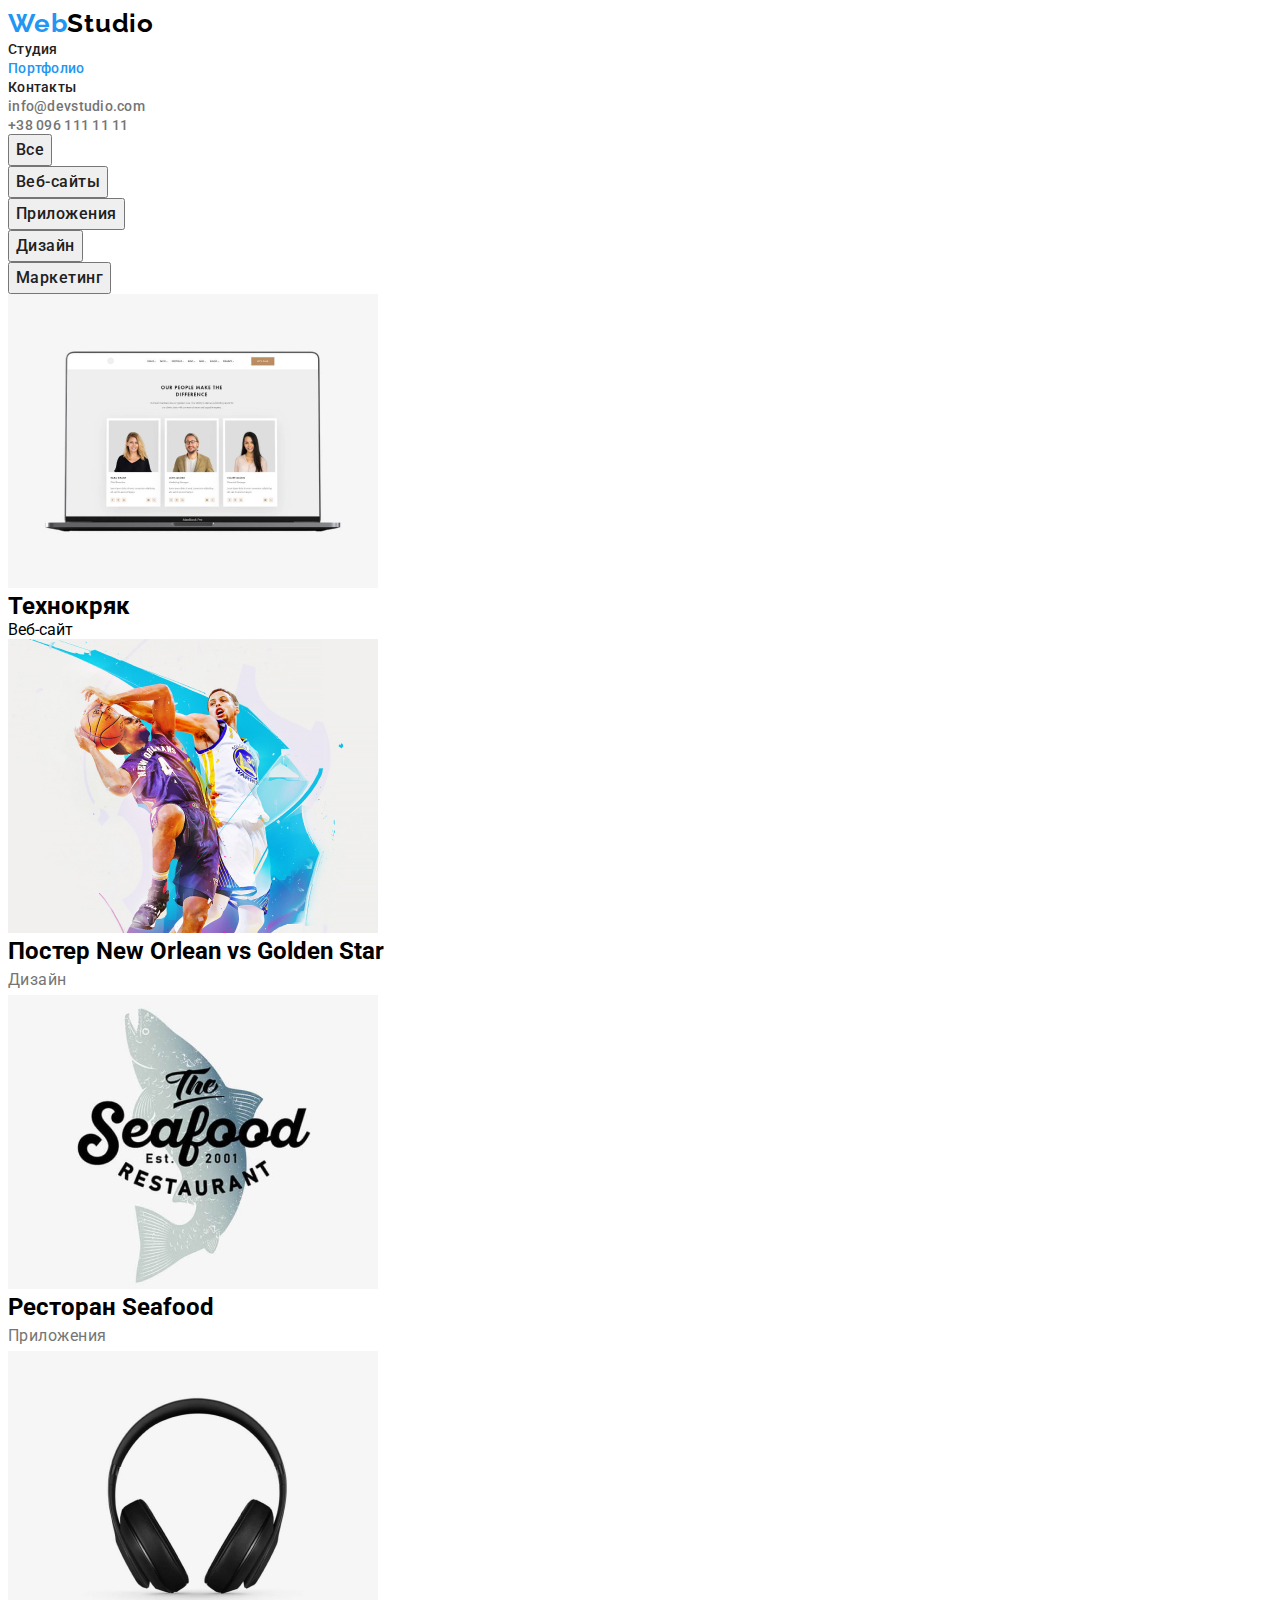
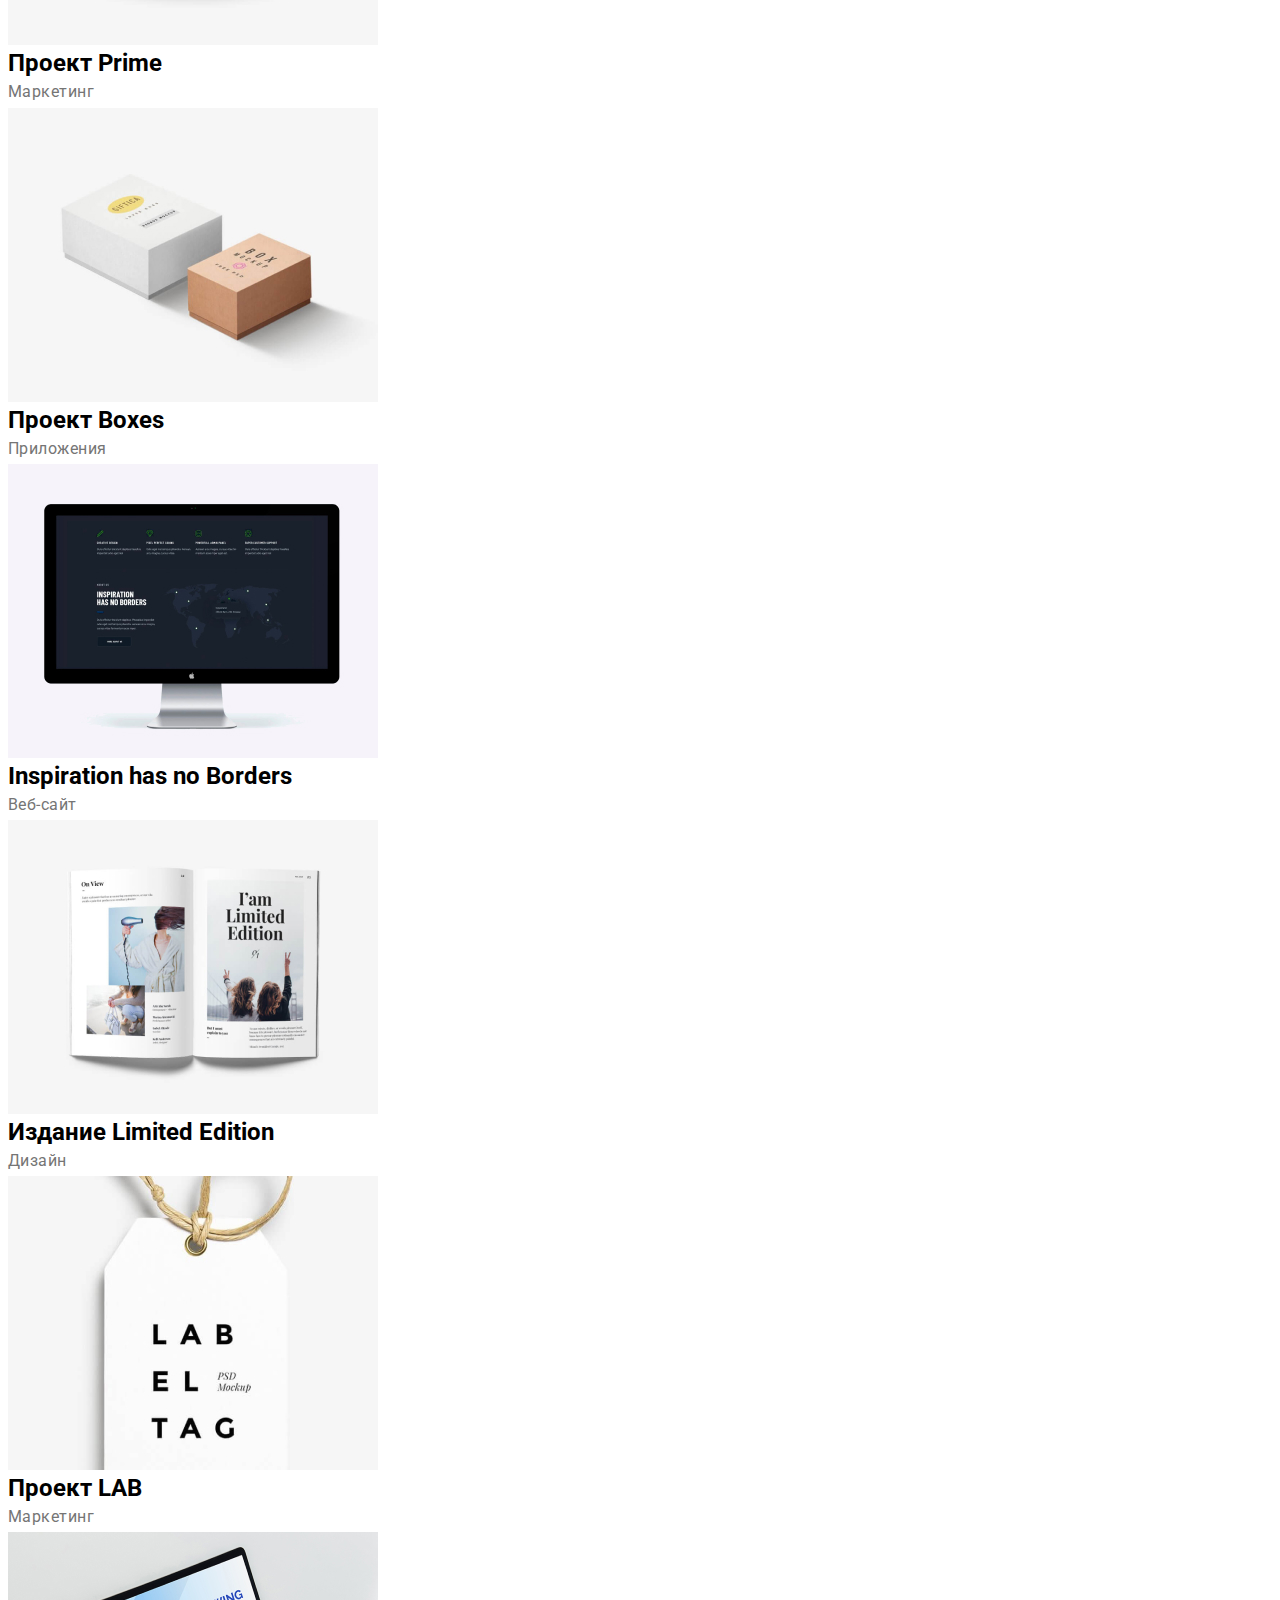
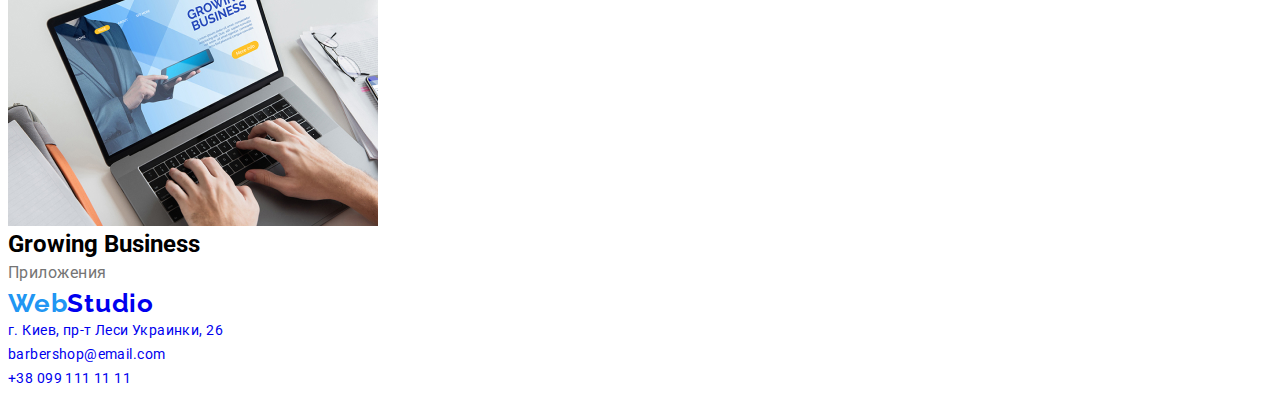
==== portfolio.html @ 3d6266f3 "Клон второго репозитория" ====
<!DOCTYPE html>
<html lang="ru">
<head>
    <meta charset="UTF-8">
    <meta name="viewport" content="width=device-width, initial-scale=1.0">
    <title>Портфолио</title>
    <link rel="preconnect" href="https://fonts.gstatic.com">
    <link href="https://fonts.googleapis.com/css2?family=Raleway:wght@700&family=Roboto:wght@400;500;700&display=swap"
        rel="stylesheet">
    <link rel="stylesheet" href="https://cdnjs.cloudflare.com/ajax/libs/modern-normalize/1.0.0/modern-normalize.min.css"
        integrity="sha512-ISS7cAi1PEhQ8jnbJpJZMd29NlhNj4AWYyLOSp2CE/CsHxTCu+r+t0D2yoJudVrd0/8fTVPUVDzY5Tvli75u/g=="
        crossorigin="anonymous" />
        <link rel="stylesheet" href="./css/styles.css">
</head>

<body>
    
    <header class="header">
      <nav class="navigation">
        <a class="logo" href="./index.html" lang="en">
            <span class="color-web">Web</span><span class="studio">Studio</span>
        </a>
        <ul class="navigation-list">
            <li class="navigation-list-item">
                 <a class="navigation-list-link" 
                 href="./index.html" target="_blank" rel="noreferrer noopener" > Студия</a>
            </li>
            <li class="navigation-list-item">
                 <a class="navigation-list-link current" href="#"> Портфолио</a>
            </li>
            <li class="navigation-list-item">
                 <a class="navigation-list-link" href="#"> Контакты</a>
            </li>
        </ul>
      </nav>
      <address class="address">
        <ul class="address-list">
            <li class="address-list-item">
                <a class="address-list-link" href="mailto:info@devstudio.com">info@devstudio.com</a>
            </li>
            <li class="address-list-item">
                <a class="address-list-link" href="tel:+380961111111"> +38 096 111 11 11 </a>
            </li>
        </ul>
      </address>
    </header>

    <main>
        <!--Главная секция-->
        <section class="capabilities">
          <h1 class="visually-hidden">Наши возможности</h1>
            
            <ul class="button-list">
                <li class="button-item" > 
                    <button class="modal-btn-portfolio" type="button"> Все </button>
                </li>
                <li class="button-item" >
                    <button class="modal-btn-portfolio" type="button"> Веб-сайты </button>
                </li>
                <li class="button-item">
                    <button class="modal-btn-portfolio" type="button">Приложения </button>
                </li>
                <li class="button-item">
                    <button class="modal-btn-portfolio" type="button"> Дизайн</button>
                </li>
                <li class="button-item">
                    <button class="modal-btn-portfolio" type="button">Маркетинг </button>
                </li>
                
            </ul>
           
            <ul class="device-list">
                <li>
                     <img class="device-img" src="./images/leptop.jpg" 
                     alt="Веб-сайт на экране ноутбука"
                     width="370" height="294">
                     <h2 class="device-title"> Технокряк</h2>
                     <p >Веб-сайт</p>
                </li>
                <li>
                     <img class="device-img" src="./images/poster.jpg" 
                     alt="Постер со звездами бейсбола" 
                     width="370" height="294">
                     <h2 class="device-title"> Постер <span lang="en"> New Orlean vs Golden Star </span></h2>
                     <p class="device-list-description">Дизайн</p>
                </li>
                <li>
                     <img class="device-img" src="./images/restaurant.jpg" 
                     alt="Логотип рыбного ресторана" 
                     width="370" height="294">
                     <h2 class="device-title">Ресторан <span lang="en"> Seafood </span> </h2> 
                     <p class="device-list-description"> Приложения </p>
                </li> 
                <li>
                     <img class="device-img" src="./images/headphones.jpg"
                      alt="Наушники" 
                      width="370" height="294">
                     <h2 class="device-title"> Проект <span lang="en"> Prime </span> </h2>
                     <p class="device-list-description"> Маркетинг </p>
                </li>
                <li>
                     <img class="device-img" src="./images/boxes.jpg" 
                     alt="Две коробки" 
                     width="370" height="294">
                     <h2 class="device-title"> Проект <span lang="en"> Boxes </span> </h2>
                     <p class="device-list-description">  Приложения </p>
                </li>
                <li>
                     <img class="device-img" src="./images/monitor.jpg" 
                     alt="Монитор компьютера" 
                     width="370" height="294">
                     <h2 class="device-title" lang="en" >Inspiration has no Borders</h2>
                     <p class="device-list-description">Веб-сайт</p>
                </li>
                <li>
                     <img class="device-img" src="./images/book.jpg" 
                     alt="Открытая страница книги" 
                     width="370" height="294"> 
                     <h2 class="device-title"> Издание <span lang="en"> Limited Edition </span> </h2>
                     <p class="device-list-description"> Дизайн </p>
                </li>
                <li>
                     <img class="device-img" src="./images/trinket.jpg" 
                     alt="Ярлык крупным планом" 
                     width="370" height="294">
                     <h2 class="device-title"> Проект <span lang="en"> LAB </span> </h2>
                     <p class="device-list-description"> Маркетинг </p>
                </li>
                <li>
                     <img class="device-img" src="./images/minileptop.jpg"
                      alt="Пользователь использует приложение на девайсе" 
                      width="370" height="294"> 
                     <h2 class="device-title" lang="en"> Growing Business </h2>
                     <p class="device-list-description"> Приложения </p>
                </li>
            </ul>
          </section>
    </main>
            
           <!--Footer-->
    <footer class="footer">
        <a class="logo" href="./index.html" lang="en">
            <span class="color-web">Web</span><span class="footer-logo">Studio</span>
        </a>
            <address class="footer-address">
              <ul class="footer-adress-list">
                  <li class="footer-address-item">
                     <a class="footer-address-link geolocation" href="https://goo.gl/maps/EtJUNi4Rh7HyhGB7A" target="_blank">г. Киев, пр-т Леси Украинки, 26</a>
                 </li>
                 <li class="footer-address-item">
                     <a class="footer-address-link" href="mailto:info@example.com">barbershop@email.com</a>
                  </li>
                  <li class="footer-address-item">
                      <a class="footer-address-link" href="tel:+380991111111">+38 099 111 11 11</a>
                  </li>
              </ul>
            </address>
    </footer> 
    

    
</body>
</html>
---- css/styles.css ----
:root {
  --main-font: "Roboto", sans-serif;
  --secondary-font: "Raleway", sans-serif;
  --accent-color: #2196f3;
  --third-color:  #757575;
}

body {
  font-family: var(--main-font);
}
.address,
.footer-address {
  font-style: normal;
}

a {
  text-decoration: none;
}

ul {
  list-style: none;
  padding: 0;
  margin: 0;
}

h1, h2, h3, h4, p {
  margin: 0;
}

.visually-hidden {
  position: absolute;
  width: 1px;
  height: 1px;
  margin: -1px;
  border: 0;
  padding: 0;

  white-space: nowrap;
  clip-path: inset(100%);
  clip: rect(0 0 0 0);
  overflow: hidden;
}

.img {
  display: block;
  max-width: 100%;
}
box* {
  margin: 0;
}

/*--HEADER--*/
.logo {
  text-decoration: none;
  font-family: var(--secondary-font);
  font-weight: 700;
  font-size: 26px;
  line-height: 1.19;
  letter-spacing: 0.03em;
}
.color-web {
  color: var(--accent-color);
}
.studio {
  color: black;
}


.navigation-list-link,
.address-list-link {
  font-weight: 500;
  font-size: 14px;
  line-height: 1.14;
  letter-spacing: 0.02em;
  color: #212121;
}

li .address-list-link {
  color: var(--third-color);
}

.navigation-list-link:hover,
.address-list-link:hover,
.navigation-list-link:focus {
  color: var(--accent-color);
}

.current {
  color: var(--accent-color);
}

/*--END HEADER---*.

 /*--Главная секция--*/
.hero-title {
  font-weight: 900;
  font-size: 44px;
  line-height: 1.36;
  text-align: center;
  letter-spacing: 0.06em;
  text-transform: uppercase;
  /*--color: #FFFFFF;--*/
}

.modal-btn {
  font-family: var(--main-font);
  font-weight: 700;
  font-size: 16px;
  line-height: 1.88;
  display: flex;
  align-items: center;
  text-align: center;
  letter-spacing: 0.06em;
  /*--color: #ffffff;--*/
}


.main-list-title {
  font-weight: 700;
  font-size: 14px;
  line-height: 16px;
  letter-spacing: 1.14;
  text-transform: uppercase;
}
.main-list-description {
  font-weight: 400;
  font-size: 14px;
  line-height: 1.72;
  letter-spacing: 0.03em;
  color: var(--third-color);
}
/*--END Главная секция--*/

/*--Галлерея работ--*/
.section-title {
  font-weight: 700;
  font-size: 36px;
  line-height: 1.67;
  text-align: center;
  letter-spacing: 0.03em;
}
/*--END Галлерея работ--*/

/*--Сотрудники--*/

.about-me-name {
  font-weight: 500;
  font-size: 16px;
  line-height: 1.19;
  text-align: center;
  letter-spacing: 0.03em;
}
.about-me-profession {
  font-weight: 400;
  font-size: 16px;
  line-height: 1.19;
  text-align: center;
  letter-spacing: 0.03em;
  color: var(--third-color);
}

/*--FOOTER--*/
.footer-address-link {
  font-weight: 400;
  font-size: 14px;
  line-height: 1.71;
  letter-spacing: 0.03em;
  /*--color: rgba(255, 255, 255, 0.6);--*/
}

/*--.footer-logo {
 color: #ffffff;
}--*/

/*--.footer-address-link,.geolocation {
  color: #ffffff;
}--*/

.footer-address-link:hover
  color: var(--accent-color);
}

/*--END FOOTER--*/

                       /*_----------PORTFOLIO---------------*/
   /*--Главная секция--*/

.device-title {
  font-weight: 700;
  font-size: 18px;
  line-height: 2;
  letter-spacing: 0.06em;
}

.modal-btn-portfolio {
  font-family: var(--main-font);
  font-weight: 500;
  font-size: 16px;
  line-height: 1.63;
  text-align: center;
  letter-spacing: 0.03em;
  color: #212121;
}
.device-list-description {
  font-weight: 400;
  font-size: 16px;
  line-height: 1.88;
  letter-spacing: 0.03em;
  color: var(--third-color);
}
 
.modal-btn-portfolio:hover {
  color: #FFFFFF;
}
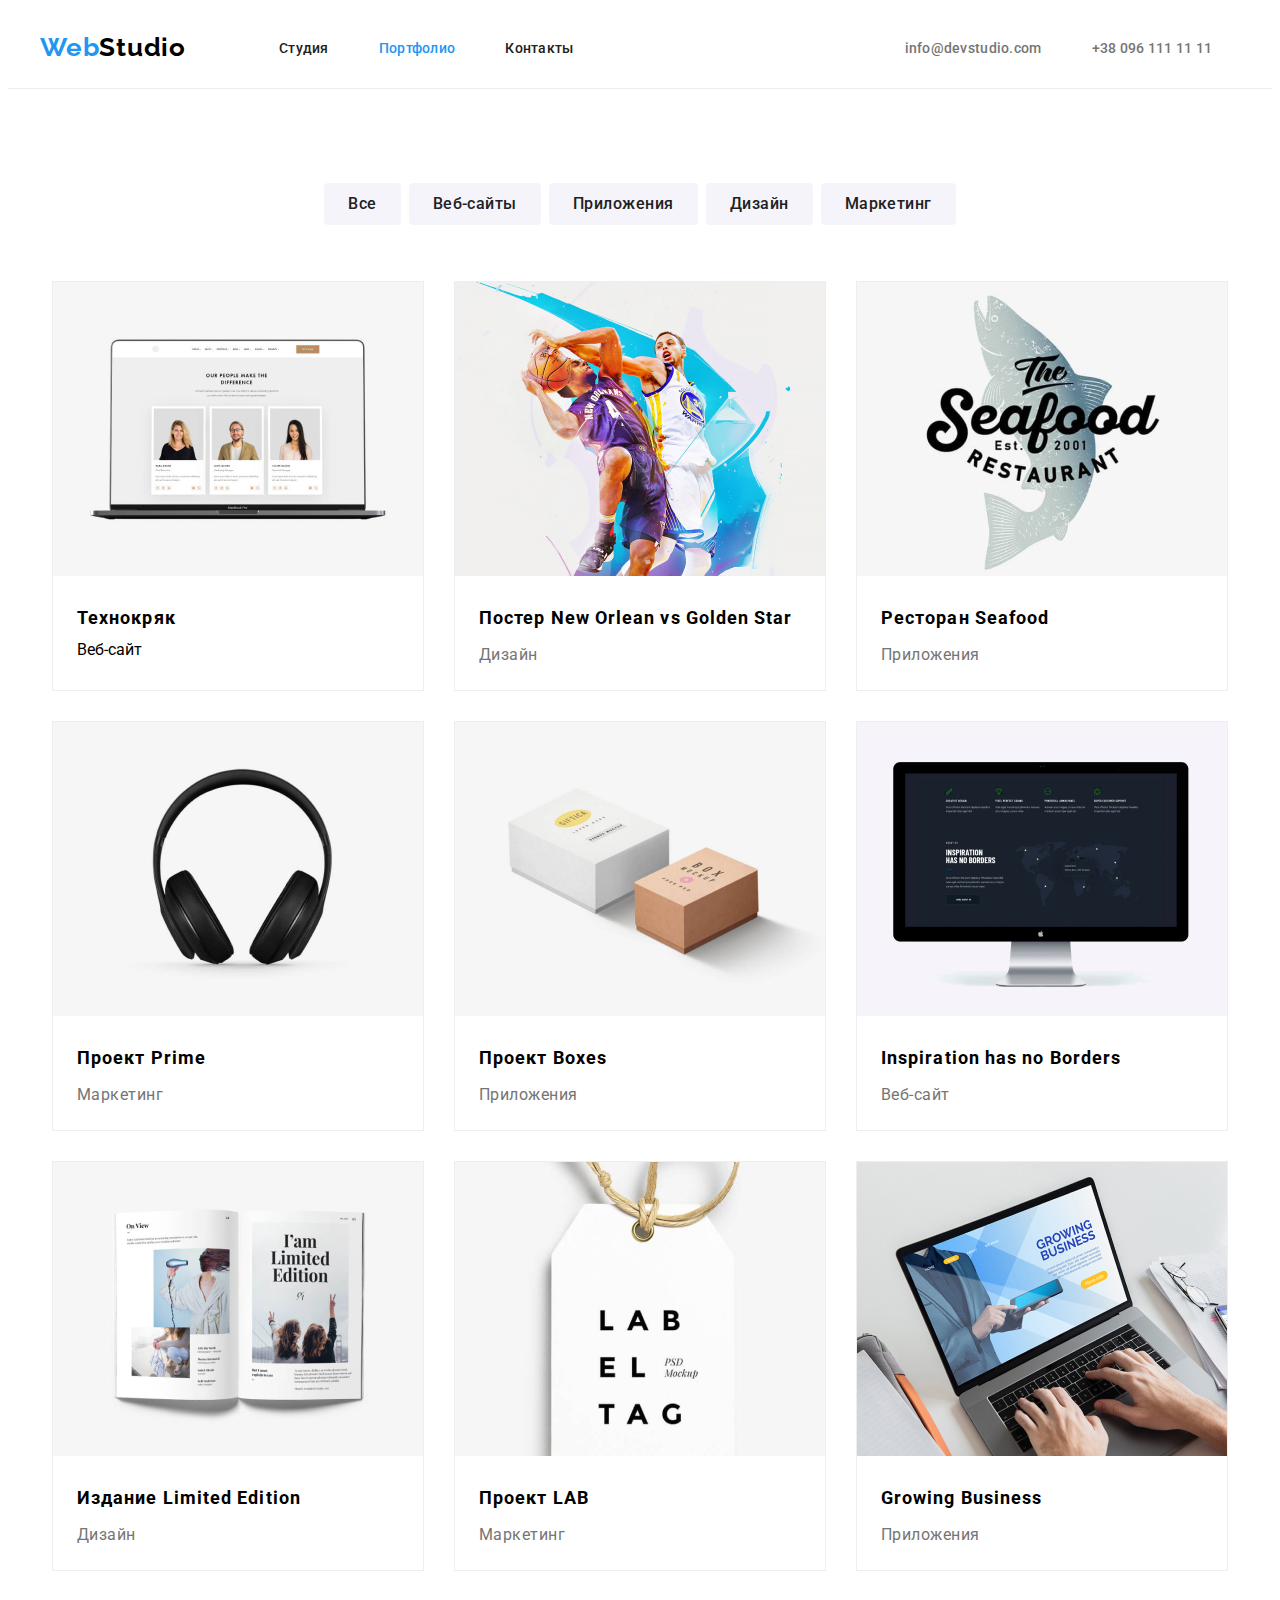
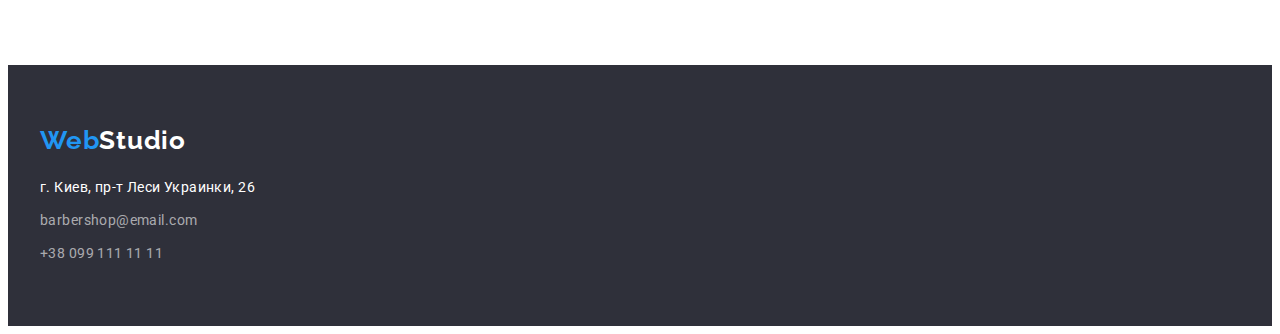
==== commit 7145378c: "Попытка номер три" ====
--- a/portfolio.html
+++ b/portfolio.html
@@ -16,38 +16,41 @@
 <body>
     
     <header class="header">
-      <nav class="navigation">
-        <a class="logo" href="./index.html" lang="en">
-            <span class="color-web">Web</span><span class="studio">Studio</span>
-        </a>
-        <ul class="navigation-list">
-            <li class="navigation-list-item">
-                 <a class="navigation-list-link" 
+      <div class="container">
+         <nav class="navigation">
+             <a class="logo" href="./index.html" lang="en">
+                <span class="color-web">Web</span><span class="studio">Studio</span>
+             </a>
+             <ul class="navigation-list">
+                 <li class="navigation-list-item">
+                   <a class="navigation-list-link" 
                  href="./index.html" target="_blank" rel="noreferrer noopener" > Студия</a>
-            </li>
-            <li class="navigation-list-item">
-                 <a class="navigation-list-link current" href="#"> Портфолио</a>
-            </li>
-            <li class="navigation-list-item">
-                 <a class="navigation-list-link" href="#"> Контакты</a>
-            </li>
-        </ul>
-      </nav>
-      <address class="address">
-        <ul class="address-list">
-            <li class="address-list-item">
-                <a class="address-list-link" href="mailto:info@devstudio.com">info@devstudio.com</a>
-            </li>
-            <li class="address-list-item">
-                <a class="address-list-link" href="tel:+380961111111"> +38 096 111 11 11 </a>
-            </li>
-        </ul>
-      </address>
+                 </li>
+                 <li class="navigation-list-item">
+                   <a class="navigation-list-link current" href="#"> Портфолио</a>
+                 </li>
+                 <li class="navigation-list-item">
+                   <a class="navigation-list-link" href="#"> Контакты</a>
+                 </li>
+             </ul>
+         </nav>
+         <address class="address">
+              <ul class="address-list">
+                 <li class="address-list-item">
+                   <a class="address-list-link" href="mailto:info@devstudio.com">info@devstudio.com</a>
+                 </li>
+                 <li class="address-list-item">
+                    <a class="address-list-link" href="tel:+380961111111"> +38 096 111 11 11 </a>
+                 </li>
+             </ul>
+         </address>
+      </div>
     </header>
 
     <main>
         <!--Главная секция-->
-        <section class="capabilities">
+     <section class="capabilities">
+        <div class="container">
           <h1 class="visually-hidden">Наши возможности</h1>
             
             <ul class="button-list">
@@ -70,78 +73,98 @@
             </ul>
            
             <ul class="device-list">
-                <li>
+                <li class="device-item" >
                      <img class="device-img" src="./images/leptop.jpg" 
                      alt="Веб-сайт на экране ноутбука"
                      width="370" height="294">
-                     <h2 class="device-title"> Технокряк</h2>
-                     <p >Веб-сайт</p>
+                         <div class="device-description">
+                           <h2 class="device-title"> Технокряк</h2>
+                           <p >Веб-сайт</p>
+                         </div>
                 </li>
-                <li>
+                <li class="device-item">
                      <img class="device-img" src="./images/poster.jpg" 
                      alt="Постер со звездами бейсбола" 
                      width="370" height="294">
-                     <h2 class="device-title"> Постер <span lang="en"> New Orlean vs Golden Star </span></h2>
-                     <p class="device-list-description">Дизайн</p>
+                         <div class="device-description">
+                           <h2 class="device-title"> Постер <span lang="en"> New Orlean vs Golden Star </span></h2>
+                           <p class="device-list-description">Дизайн</p>
+                        </div>
                 </li>
-                <li>
+                <li class="device-item">
                      <img class="device-img" src="./images/restaurant.jpg" 
                      alt="Логотип рыбного ресторана" 
                      width="370" height="294">
-                     <h2 class="device-title">Ресторан <span lang="en"> Seafood </span> </h2> 
-                     <p class="device-list-description"> Приложения </p>
+                         <div class="device-description">
+                            <h2 class="device-title">Ресторан <span lang="en"> Seafood </span> </h2> 
+                            <p class="device-list-description"> Приложения </p>
+                         </div>
                 </li> 
-                <li>
+                <li class="device-item">
                      <img class="device-img" src="./images/headphones.jpg"
                       alt="Наушники" 
                       width="370" height="294">
-                     <h2 class="device-title"> Проект <span lang="en"> Prime </span> </h2>
-                     <p class="device-list-description"> Маркетинг </p>
+                          <div class="device-description">
+                            <h2 class="device-title"> Проект <span lang="en"> Prime </span> </h2>
+                            <p class="device-list-description"> Маркетинг </p>
+                         </div>
                 </li>
-                <li>
+                <li class="device-item">
                      <img class="device-img" src="./images/boxes.jpg" 
                      alt="Две коробки" 
                      width="370" height="294">
-                     <h2 class="device-title"> Проект <span lang="en"> Boxes </span> </h2>
-                     <p class="device-list-description">  Приложения </p>
+                         <div class="device-description">
+                            <h2 class="device-title"> Проект <span lang="en"> Boxes </span> </h2>
+                            <p class="device-list-description">  Приложения </p>
+                         </div>
                 </li>
-                <li>
+                <li class="device-item">
                      <img class="device-img" src="./images/monitor.jpg" 
                      alt="Монитор компьютера" 
                      width="370" height="294">
-                     <h2 class="device-title" lang="en" >Inspiration has no Borders</h2>
-                     <p class="device-list-description">Веб-сайт</p>
+                         <div class="device-description">
+                           <h2 class="device-title" lang="en" >Inspiration has no Borders</h2>
+                            <p class="device-list-description">Веб-сайт</p>
+                         </div>
                 </li>
-                <li>
+                <li class="device-item">
                      <img class="device-img" src="./images/book.jpg" 
                      alt="Открытая страница книги" 
                      width="370" height="294"> 
-                     <h2 class="device-title"> Издание <span lang="en"> Limited Edition </span> </h2>
-                     <p class="device-list-description"> Дизайн </p>
+                         <div class="device-description">
+                            <h2 class="device-title"> Издание <span lang="en"> Limited Edition </span> </h2>
+                            <p class="device-list-description"> Дизайн </p>
+                        </div>
                 </li>
-                <li>
+                <li class="device-item">
                      <img class="device-img" src="./images/trinket.jpg" 
                      alt="Ярлык крупным планом" 
                      width="370" height="294">
-                     <h2 class="device-title"> Проект <span lang="en"> LAB </span> </h2>
-                     <p class="device-list-description"> Маркетинг </p>
+                         <div class="device-description">
+                             <h2 class="device-title"> Проект <span lang="en"> LAB </span> </h2>
+                             <p class="device-list-description"> Маркетинг </p>
+                         </div>
                 </li>
-                <li>
+                <li class="device-item">
                      <img class="device-img" src="./images/minileptop.jpg"
                       alt="Пользователь использует приложение на девайсе" 
                       width="370" height="294"> 
-                     <h2 class="device-title" lang="en"> Growing Business </h2>
-                     <p class="device-list-description"> Приложения </p>
+                         <div class="device-description">
+                           <h2 class="device-title" lang="en"> Growing Business </h2>
+                           <p class="device-list-description"> Приложения </p>
+                         </div>
                 </li>
             </ul>
-          </section>
+        </div>
+      </section>
     </main>
             
            <!--Footer-->
     <footer class="footer">
-        <a class="logo" href="./index.html" lang="en">
+        <div class="container">
+          <a class="logo" href="./index.html" lang="en">
             <span class="color-web">Web</span><span class="footer-logo">Studio</span>
-        </a>
+          </a>
             <address class="footer-address">
               <ul class="footer-adress-list">
                   <li class="footer-address-item">
@@ -155,10 +178,11 @@
                   </li>
               </ul>
             </address>
+         </div>
     </footer> 
     
 
-    
+  
 </body>
 </html>
 
--- a/css/styles.css
+++ b/css/styles.css
@@ -2,12 +2,20 @@
   --main-font: "Roboto", sans-serif;
   --secondary-font: "Raleway", sans-serif;
   --accent-color: #2196f3;
-  --third-color:  #757575;
+  --third-color: #757575;
+  --second-color: #ffffff;
 }
 
 body {
   font-family: var(--main-font);
 }
+
+.container {
+  width: 1200px;
+  padding: 0 15px;
+  margin: 0 auto;
+}
+
 .address,
 .footer-address {
   font-style: normal;
@@ -23,7 +31,11 @@
   margin: 0;
 }
 
-h1, h2, h3, h4, p {
+h1,
+h2,
+h3,
+h4,
+p {
   margin: 0;
 }
 
@@ -50,6 +62,15 @@
 }
 
 /*--HEADER--*/
+
+.header {
+  border-bottom: 1px solid #ececec;
+}
+
+.header .container {
+  display: block;
+}
+
 .logo {
   text-decoration: none;
   font-family: var(--secondary-font);
@@ -58,13 +79,18 @@
   line-height: 1.19;
   letter-spacing: 0.03em;
 }
+.header .logo {
+  padding-top: 24px;
+  padding-bottom: 25px;
+  margin-right: 93px;
+}
+
 .color-web {
   color: var(--accent-color);
 }
 .studio {
   color: black;
 }
-
 
 .navigation-list-link,
 .address-list-link {
@@ -73,6 +99,7 @@
   line-height: 1.14;
   letter-spacing: 0.02em;
   color: #212121;
+  padding: 32px 0;
 }
 
 li .address-list-link {
@@ -89,33 +116,78 @@
   color: var(--accent-color);
 }
 
+.header .container,
+.header .navigation {
+  display: flex;
+  align-items: center;
+}
+
+.header .navigation-list {
+  display: flex;
+  margin-right: 331px;
+}
+
+.header .navigation-list-item:not(:last-child),
+.header .address-list-item:not(:last-child) {
+  margin-right: 50px;
+}
+
+.header .address {
+  margin-right: auto;
+}
+
+.header .address-list {
+  display: flex;
+}
+
 /*--END HEADER---*.
 
  /*--Главная секция--*/
 .hero-title {
+  display: block;
+  max-width: 696px;
+  margin: 0 auto;
+  margin-bottom: 30px;
   font-weight: 900;
   font-size: 44px;
   line-height: 1.36;
   text-align: center;
   letter-spacing: 0.06em;
   text-transform: uppercase;
-  /*--color: #FFFFFF;--*/
-}
-
-.modal-btn {
+  color: #ffffff;
+}
+
+.hero .modal-btn {
+  display: block;
+  margin: 0 auto;
+  min-width: 20px;
+  padding: 10px 32px;
+  border-radius: 4px;
+  border-color: transparent;
+  cursor: pointer;
   font-family: var(--main-font);
   font-weight: 700;
   font-size: 16px;
   line-height: 1.88;
-  display: flex;
-  align-items: center;
-  text-align: center;
   letter-spacing: 0.06em;
-  /*--color: #ffffff;--*/
-}
-
-
+  color: #ffffff;
+  background-color: var(--accent-color);
+}
+
+.hero {
+  background-color: #2f303a;
+}
+
+.hero .container {
+  display: block;
+  padding-top: 200px;
+  padding-bottom: 200px;
+}
+
+/*---MAIN--*/
 .main-list-title {
+  display: block;
+  margin-bottom: 10px;
   font-weight: 700;
   font-size: 14px;
   line-height: 16px;
@@ -129,21 +201,62 @@
   letter-spacing: 0.03em;
   color: var(--third-color);
 }
+
+.main .container {
+  display: flex;
+  justify-content: space-between;
+  padding-top: 94px;
+  padding-bottom: 94px;
+}
+
+.main-list-item {
+  display: block;
+  width: 270px;
+}
+
 /*--END Главная секция--*/
 
 /*--Галлерея работ--*/
+.galery .container {
+  padding-bottom: 94px;
+}
+
 .section-title {
+  display: block;
   font-weight: 700;
   font-size: 36px;
   line-height: 1.67;
   text-align: center;
   letter-spacing: 0.03em;
-}
+  margin-bottom: 50px;
+}
+
+.galery .galery-list {
+  display: flex;
+  justify-content: space-between;
+}
+
+.galery-list-item:not(:last-child) {
+  margin-right: 30px;
+}
+
 /*--END Галлерея работ--*/
 
 /*--Сотрудники--*/
 
+.about-me {
+  background-color: #f5f4fa;
+}
+
+.about-me .container {
+  display: block;
+  padding-top: 94px;
+  padding-bottom: 94px;
+}
+
 .about-me-name {
+  display: block;
+  padding-bottom: 10px;
   font-weight: 500;
   font-size: 16px;
   line-height: 1.19;
@@ -159,31 +272,66 @@
   color: var(--third-color);
 }
 
+.about-me-list {
+  display: flex;
+  justify-content: space-between;
+}
+
+.about-me-item {
+  background-color: var(--second-color);
+  border: 1px solid #ececec;
+  border-radius: 0px 0px 4px 4px;
+  box-shadow: 0px 1px 3px rgba(0, 0, 0, 0.12), 0px 1px 1px rgba(0, 0, 0, 0.14),
+    0px 2px 1px rgba(0, 0, 0, 0.2);
+}
+
+.about-me-description {
+  display: block;
+  padding: 30px 24px;
+}
+
 /*--FOOTER--*/
+
+.footer {
+  background-color: #2f303a;
+}
+
+.footer-address-item:not(:last-child) {
+  display: block;
+  margin-bottom: 9px;
+}
+
+.footer .container {
+  padding-top: 60px;
+  padding-bottom: 60px;
+}
+
 .footer-address-link {
   font-weight: 400;
   font-size: 14px;
   line-height: 1.71;
   letter-spacing: 0.03em;
-  /*--color: rgba(255, 255, 255, 0.6);--*/
-}
-
-/*--.footer-logo {
- color: #ffffff;
-}--*/
-
-/*--.footer-address-link,.geolocation {
-  color: #ffffff;
-}--*/
-
-.footer-address-link:hover
+  color: rgba(255, 255, 255, 0.6);
+}
+
+.footer .logo {
+  display: block;
+  margin-bottom: 20px;
+  color: var(--second-color);
+}
+
+.geolocation {
+  color: var(--second-color);
+}
+
+.footer-address-link:hover {
   color: var(--accent-color);
 }
 
 /*--END FOOTER--*/
 
-                       /*_----------PORTFOLIO---------------*/
-   /*--Главная секция--*/
+/*_----------PORTFOLIO---------------*/
+/*--Главная секция--*/
 
 .device-title {
   font-weight: 700;
@@ -193,6 +341,10 @@
 }
 
 .modal-btn-portfolio {
+  display: block;
+  padding: 6px 22px;
+  border-radius: 4px;
+  border-color: transparent;
   font-family: var(--main-font);
   font-weight: 500;
   font-size: 16px;
@@ -200,7 +352,9 @@
   text-align: center;
   letter-spacing: 0.03em;
   color: #212121;
-}
+  background-color: #f5f4fa;
+}
+
 .device-list-description {
   font-weight: 400;
   font-size: 16px;
@@ -208,7 +362,53 @@
   letter-spacing: 0.03em;
   color: var(--third-color);
 }
- 
+
 .modal-btn-portfolio:hover {
-  color: #FFFFFF;
-}+  color: #ffffff;
+  background-color: var(--accent-color);
+}
+
+.capabilities .container {
+  padding-top: 94px;
+  padding-bottom: 94px;
+}
+
+.capabilities .button-list {
+  display: flex;
+  margin-bottom: 56px;
+  justify-content: center;
+}
+
+.capabilities .button-item:not(:last-child) {
+  display: block;
+  margin-right: 8px;
+}
+
+.capabilities .device-list {
+  display: flex;
+  flex-wrap: wrap;
+  justify-content: center;
+}
+
+.capabilities .device-item {
+  max-width: 370px;
+  width: calc((100%-60px) / 3);
+  margin-right: 30px;
+  margin-bottom: 30px;
+  border: 1px solid #eeeeee;
+}
+.device-item:nth-child(3n) {
+  margin-right: 0;
+}
+
+.device-item:nth-child(n + 7) {
+  margin-bottom: 0;
+}
+
+.device-description {
+  display: block;
+  padding: 20px 24px;
+}
+.device-title {
+  padding-bottom: 4px;
+}
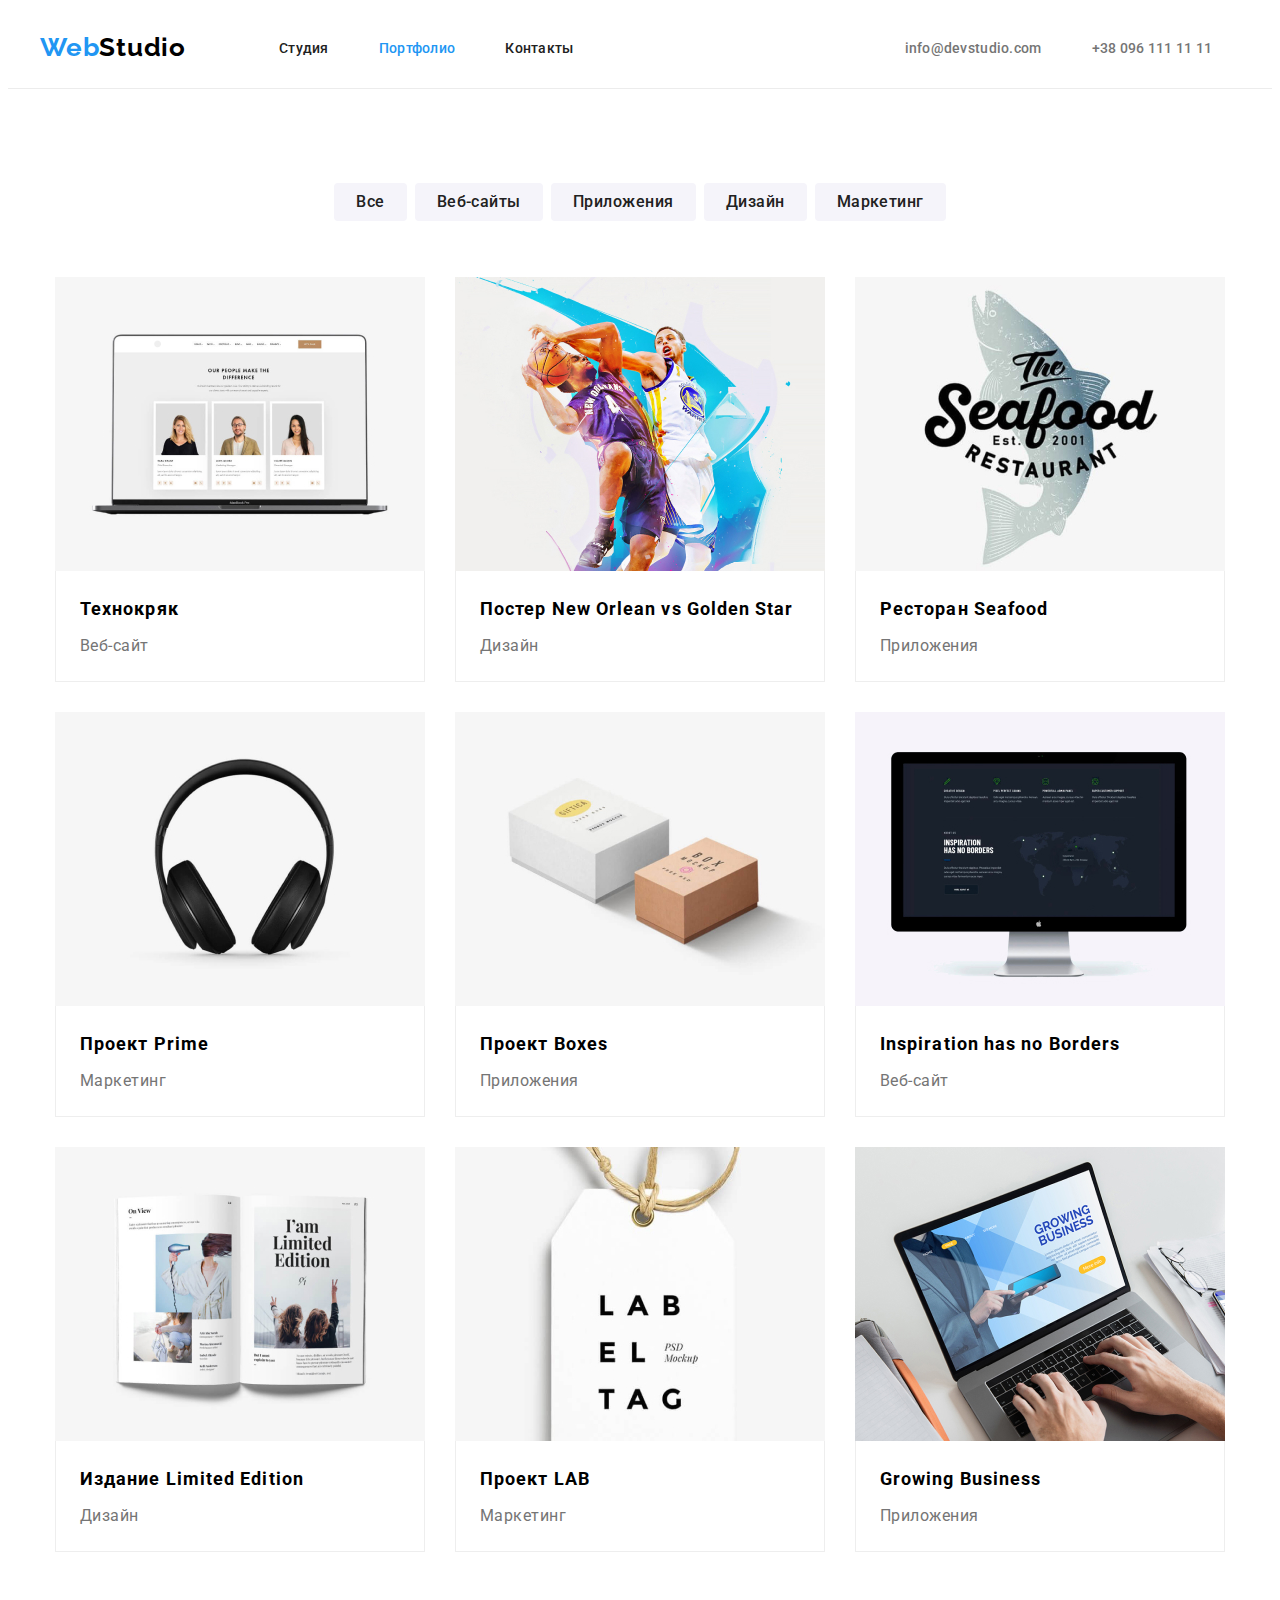
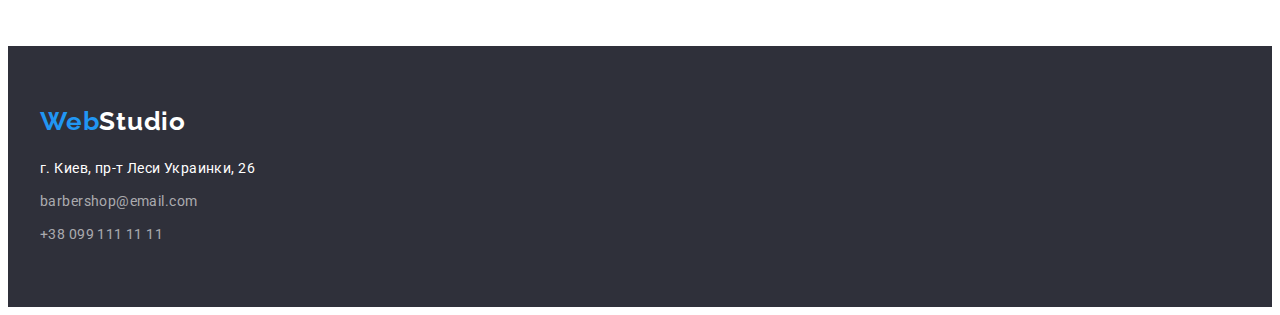
==== commit eb18e2a5: "Исправлены бордерыу карточек портфолио" ====
--- a/portfolio.html
+++ b/portfolio.html
@@ -79,7 +79,7 @@
                      width="370" height="294">
                          <div class="device-description">
                            <h2 class="device-title"> Технокряк</h2>
-                           <p >Веб-сайт</p>
+                           <p class="device-list-description">Веб-сайт</p>
                          </div>
                 </li>
                 <li class="device-item">
--- a/css/styles.css
+++ b/css/styles.css
@@ -65,6 +65,8 @@
 
 .header {
   border-bottom: 1px solid #ececec;
+  padding-top: 24px;
+  padding-bottom: 25px;
 }
 
 .header .container {
@@ -80,8 +82,6 @@
   letter-spacing: 0.03em;
 }
 .header .logo {
-  padding-top: 24px;
-  padding-bottom: 25px;
   margin-right: 93px;
 }
 
@@ -163,7 +163,7 @@
   min-width: 20px;
   padding: 10px 32px;
   border-radius: 4px;
-  border-color: transparent;
+  border: none;
   cursor: pointer;
   font-family: var(--main-font);
   font-weight: 700;
@@ -176,12 +176,12 @@
 
 .hero {
   background-color: #2f303a;
-}
-
-.hero .container {
-  display: block;
   padding-top: 200px;
   padding-bottom: 200px;
+}
+
+.hero .container {
+  display: block;
 }
 
 /*---MAIN--*/
@@ -190,37 +190,47 @@
   margin-bottom: 10px;
   font-weight: 700;
   font-size: 14px;
-  line-height: 16px;
-  letter-spacing: 1.14;
+  line-height: 1.14;
+  letter-spacing: 0.03em;
   text-transform: uppercase;
 }
 .main-list-description {
   font-weight: 400;
   font-size: 14px;
-  line-height: 1.72;
+  line-height: 1.71;
   letter-spacing: 0.03em;
   color: var(--third-color);
 }
 
-.main .container {
-  display: flex;
-  justify-content: space-between;
+.main {
   padding-top: 94px;
   padding-bottom: 94px;
 }
 
+.main .container {
+  display: flex;
+  justify-content: space-between;
+}
+
 .main-list-item {
   display: block;
   width: 270px;
 }
 
+.main-list-item:not(:last-child) {
+  margin-right: 30px;
+}
+
 /*--END Главная секция--*/
 
 /*--Галлерея работ--*/
-.galery .container {
+.galery {
   padding-bottom: 94px;
 }
 
+.galery-img {
+  display: block;
+}
 .section-title {
   display: block;
   font-weight: 700;
@@ -246,10 +256,6 @@
 
 .about-me {
   background-color: #f5f4fa;
-}
-
-.about-me .container {
-  display: block;
   padding-top: 94px;
   padding-bottom: 94px;
 }
@@ -277,9 +283,12 @@
   justify-content: space-between;
 }
 
+.about-me-img {
+  display: block;
+}
+
 .about-me-item {
   background-color: var(--second-color);
-  border: 1px solid #ececec;
   border-radius: 0px 0px 4px 4px;
   box-shadow: 0px 1px 3px rgba(0, 0, 0, 0.12), 0px 1px 1px rgba(0, 0, 0, 0.14),
     0px 2px 1px rgba(0, 0, 0, 0.2);
@@ -294,16 +303,13 @@
 
 .footer {
   background-color: #2f303a;
-}
-
-.footer-address-item:not(:last-child) {
-  display: block;
-  margin-bottom: 9px;
-}
-
-.footer .container {
   padding-top: 60px;
   padding-bottom: 60px;
+}
+
+.footer-address-item:not(:last-child) {
+  display: block;
+  margin-bottom: 9px;
 }
 
 .footer-address-link {
@@ -344,7 +350,7 @@
   display: block;
   padding: 6px 22px;
   border-radius: 4px;
-  border-color: transparent;
+  border: none;
   font-family: var(--main-font);
   font-weight: 500;
   font-size: 16px;
@@ -353,6 +359,7 @@
   letter-spacing: 0.03em;
   color: #212121;
   background-color: #f5f4fa;
+  cursor: pointer;
 }
 
 .device-list-description {
@@ -363,12 +370,16 @@
   color: var(--third-color);
 }
 
+.device-img {
+  display: block;
+}
+
 .modal-btn-portfolio:hover {
   color: #ffffff;
   background-color: var(--accent-color);
 }
 
-.capabilities .container {
+.capabilities {
   padding-top: 94px;
   padding-bottom: 94px;
 }
@@ -395,7 +406,11 @@
   width: calc((100%-60px) / 3);
   margin-right: 30px;
   margin-bottom: 30px;
-  border: 1px solid #eeeeee;
+  cursor: pointer;
+}
+.device-item:hover {
+  box-shadow: 0px 1px 1px rgba(0, 0, 0, 0.12), 0px 4px 4px rgba(0, 0, 0, 0.06),
+    1px 4px 6px rgba(0, 0, 0, 0.16);
 }
 .device-item:nth-child(3n) {
   margin-right: 0;
@@ -408,6 +423,9 @@
 .device-description {
   display: block;
   padding: 20px 24px;
+  border-bottom: 1px solid #eeeeee;
+  border-right: 1px solid #eeeeee;
+  border-left: 1px solid #eeeeee;
 }
 .device-title {
   padding-bottom: 4px;
